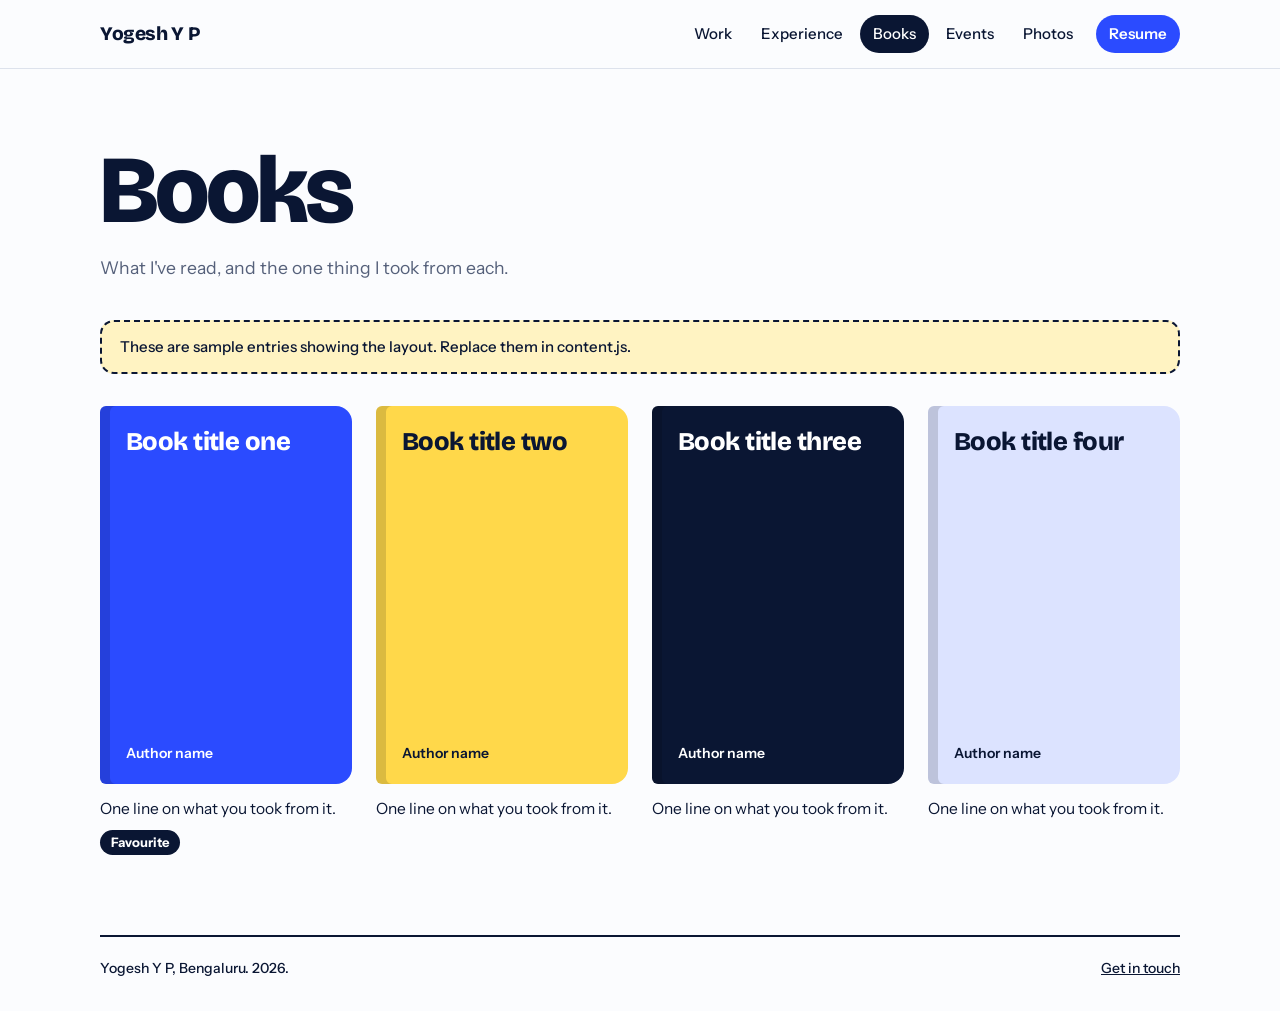
==== books.html @ 04145f01 "Redesign portfolio and add Books, Events and Photos pages New bright look for the home page, a live " ====
<!DOCTYPE html>
<html lang="en">
<head>
  <meta charset="UTF-8" />
  <meta name="viewport" content="width=device-width, initial-scale=1.0" />
  <title>Books, Yogesh Y P</title>
  <meta name="description" content="Books Yogesh Y P has read, with a line on each." />
  <meta property="og:type" content="website" />
  <meta property="og:title" content="Books, Yogesh Y P" />
  <meta property="og:description" content="Books Yogesh Y P has read, with a line on each." />
  <meta property="og:image" content="https://yogesh-yp.vercel.app/profile.jpg" />
  <meta name="theme-color" content="#FBFCFE" />
  <link rel="preconnect" href="https://fonts.googleapis.com" />
  <link rel="preconnect" href="https://fonts.gstatic.com" crossorigin />
  <link href="https://fonts.googleapis.com/css2?family=Bricolage+Grotesque:opsz,wght@12..96,600;12..96,700;12..96,800&family=Instrument+Sans:wght@400;500;600;700&display=swap" rel="stylesheet" />
  <link rel="stylesheet" href="styles.css" />
</head>
<body>
<header class="top">
  <div class="wrap">
    <a class="brand" href="index.html">Yogesh Y P</a>
    <ul class="nav">
      <li><a href="index.html#work">Work</a></li>
      <li><a href="index.html#experience">Experience</a></li>
      <li><a href="books.html" aria-current="page">Books</a></li>
      <li><a href="events.html">Events</a></li>
      <li><a href="photos.html">Photos</a></li>
      <li><a class="cta" href="Yogesh_Y_P_Resume.pdf" download>Resume</a></li>
    </ul>
  </div>
</header>
<main class="wrap">
  <div class="page-head">
    <h1>Books</h1>
    <p class="lede">What I've read, and the one thing I took from each.</p>
  </div>
  <p class="sample" id="sample" hidden>These are sample entries showing the layout. Replace them in content.js.</p>
  <ul class="books" id="books"></ul>
  <footer class="plain-foot"><span>Yogesh Y P, Bengaluru. 2026.</span><a href="index.html#contact">Get in touch</a></footer>
</main>
<script src="content.js"></script>
<script src="site.js"></script>
</body>
</html>
---- styles.css ----
*,*::before,*::after{box-sizing:border-box;margin:0;padding:0}
:root{
  --bg:#FBFCFE; --ink:#0A1633; --soft:#55607A; --line:#DDE2EC; --panel:#EEF1F7;
  --blue:#2B4BFF; --blue-ink:#1B33C9; --sun:#FFD84A; --wrap:1160px;
  --display:'Bricolage Grotesque','Helvetica Neue',Arial,sans-serif;
  --body:'Instrument Sans','Helvetica Neue',Arial,sans-serif;
}
html{scroll-behavior:smooth}
body{background:var(--bg);color:var(--ink);font-family:var(--body);font-size:17px;line-height:1.6;-webkit-font-smoothing:antialiased}
a{color:inherit}
img{max-width:100%;display:block}
:focus-visible{outline:3px solid var(--blue);outline-offset:3px;border-radius:4px}
.wrap{max-width:var(--wrap);margin:0 auto;padding:0 clamp(1.25rem,4vw,2.5rem)}
h1,h2,h3{font-family:var(--display);letter-spacing:-0.03em;line-height:1.05}

/* header */
.top{position:sticky;top:0;z-index:20;background:rgba(251,252,254,.9);backdrop-filter:blur(10px);border-bottom:1px solid var(--line)}
.top .wrap{display:flex;align-items:center;justify-content:space-between;gap:1rem;height:68px}
.brand{font-family:var(--display);font-weight:800;font-size:1.2rem;text-decoration:none;letter-spacing:-0.02em;white-space:nowrap}
.nav{display:flex;align-items:center;gap:.25rem;list-style:none;font-size:15px;font-weight:500;overflow-x:auto;scrollbar-width:none}
.nav::-webkit-scrollbar{display:none}
.nav a{display:block;text-decoration:none;padding:.45rem .8rem;border-radius:999px;white-space:nowrap}
.nav a:hover{background:var(--panel)}
.nav a[aria-current=page]{background:var(--ink);color:#fff}
.nav .cta{background:var(--blue);color:#fff;font-weight:600;margin-left:.4rem}
.nav .cta:hover{background:var(--blue-ink)}

.btn{display:inline-flex;align-items:center;font:inherit;font-weight:600;font-size:16px;line-height:1;padding:1rem 1.5rem;border-radius:999px;text-decoration:none;cursor:pointer;border:2px solid var(--ink)}
.btn-fill{background:var(--ink);color:#fff}
.btn-fill:hover{background:var(--blue);border-color:var(--blue)}
.btn-line{background:transparent;color:var(--ink)}
.btn-line:hover{background:var(--panel)}

/* hero */
.hero{display:grid;grid-template-columns:minmax(0,1.5fr) minmax(0,1fr);gap:clamp(2rem,5vw,4.5rem);align-items:center;padding-top:clamp(2.5rem,6vw,5rem);padding-bottom:clamp(2.5rem,6vw,5rem)}
.hero .who{font-weight:600;color:var(--soft);margin-bottom:1.25rem}
.hero .who b{color:var(--ink)}
.hero h1{font-size:clamp(2.6rem,6.2vw,5.2rem);font-weight:800;text-wrap:balance}
.hero .sub{margin-top:1.5rem;font-size:clamp(1.05rem,1.5vw,1.2rem);color:var(--soft);max-width:54ch}
.hero .acts{margin-top:2rem;display:flex;flex-wrap:wrap;gap:.75rem}
.hero .open{margin-top:1.5rem;display:inline-flex;align-items:center;gap:.6rem;font-weight:600;font-size:15px;background:#E4F7EC;color:#0B6B3A;padding:.5rem 1rem;border-radius:999px}
.hero .open::before{content:'';width:9px;height:9px;border-radius:50%;background:#12A150}
.portrait{position:relative}
.portrait img{width:100%;aspect-ratio:4/5;object-fit:cover;object-position:center 15%;border-radius:28px}
.portrait::before{content:'';position:absolute;inset:0;border-radius:28px;background:var(--sun);transform:rotate(-5deg);z-index:-1}
.portrait p{position:absolute;left:-1rem;bottom:1.5rem;background:#fff;border:2px solid var(--ink);border-radius:14px;padding:.6rem .9rem;font-size:14px;font-weight:600;line-height:1.3;box-shadow:5px 5px 0 var(--ink)}

/* counter */
.count{background:var(--ink);color:#fff;border-radius:28px;padding:clamp(1.75rem,4vw,3rem);display:grid;grid-template-columns:minmax(0,1fr) auto;gap:1rem 3rem;align-items:end}
.count p{color:#B9C3DD;max-width:44ch}
.count .num{font-family:var(--display);font-weight:800;font-size:clamp(2.6rem,8vw,6rem);line-height:1;letter-spacing:-0.03em;font-variant-numeric:tabular-nums;color:var(--sun)}
.count .lead{font-family:var(--display);font-weight:700;font-size:clamp(1.3rem,2.4vw,1.8rem);color:#fff;line-height:1.15;margin-bottom:.5rem}

/* sections */
.sec{padding-top:clamp(4rem,9vw,7rem)}
.sec>h2,.sec-head h2{font-size:clamp(2rem,4.4vw,3.4rem);font-weight:800}
.sec>h2{margin-bottom:clamp(1.5rem,3vw,2.5rem)}
.lede{color:var(--soft);font-size:1.1rem;max-width:58ch;margin-top:.75rem}

/* work */
.feature{background:var(--blue);color:#fff;border-radius:28px;padding:clamp(1.75rem,4vw,3rem)}
.feature h3{font-size:clamp(1.7rem,3.4vw,2.6rem);font-weight:800}
.feature>p{margin-top:.9rem;max-width:62ch;color:#E3E8FF;font-size:1.1rem}
.steps{list-style:none;display:grid;grid-template-columns:repeat(6,minmax(0,1fr));gap:.6rem;margin-top:2rem;counter-reset:s}
.steps li{background:rgba(255,255,255,.13);border-radius:16px;padding:1rem;counter-increment:s;font-size:14px;line-height:1.4;color:#E3E8FF}
.steps li::before{content:counter(s);display:block;font-family:var(--display);font-weight:800;font-size:1.1rem;color:var(--sun)}
.steps b{display:block;color:#fff;font-size:16px;font-family:var(--display);font-weight:700}
.tags{display:flex;flex-wrap:wrap;gap:.4rem;margin-top:1.5rem;list-style:none}
.tags li{font-size:14px;font-weight:500;padding:.3rem .8rem;border-radius:999px;border:1.5px solid currentColor}
.feature .tags li{border-color:rgba(255,255,255,.5)}
.duo{display:grid;grid-template-columns:repeat(2,minmax(0,1fr));gap:1.25rem;margin-top:1.25rem}
.duo article{background:var(--panel);border-radius:28px;padding:clamp(1.5rem,3vw,2.25rem)}
.duo article:last-child{background:#FFF3C2}
.duo h3{font-size:1.6rem;font-weight:800}
.duo .for{font-size:15px;font-weight:600;color:var(--soft);margin:.3rem 0 .8rem}
.duo .tags li{border-color:var(--ink)}

/* experience */
.job{display:grid;grid-template-columns:minmax(0,1fr) minmax(0,2fr);gap:1rem 3rem;padding:2rem 0;border-top:2px solid var(--ink)}
.job h3{font-size:1.7rem;font-weight:800}
.job .role{font-weight:600;margin-top:.3rem}
.job .when{color:var(--soft);font-size:15px}
.job ul{list-style:none}
.job li{padding:.55rem 0;border-bottom:1px solid var(--line)}
.job li:first-child{padding-top:0}
.job li:last-child{border:0}

/* skills */
.skills{display:grid;grid-template-columns:repeat(3,minmax(0,1fr));gap:1.25rem}
.skills div{background:var(--panel);border-radius:20px;padding:1.4rem}
.skills dt{font-family:var(--display);font-weight:700;font-size:1.15rem;margin-bottom:.4rem}
.skills dd{color:var(--soft)}
.skills dd b{color:var(--ink);font-weight:600}

/* beyond */
.beyond{display:grid;grid-template-columns:repeat(3,minmax(0,1fr));gap:1.25rem}
.beyond a{display:flex;flex-direction:column;justify-content:space-between;min-height:15rem;border-radius:28px;padding:1.75rem;text-decoration:none;border:2px solid var(--ink);transition:transform .15s,box-shadow .15s}
.beyond a:hover{transform:translate(-3px,-3px);box-shadow:6px 6px 0 var(--ink)}
.beyond a:nth-child(1){background:var(--sun)}
.beyond a:nth-child(2){background:#fff}
.beyond a:nth-child(3){background:#DCE3FF}
.beyond h3{font-size:2rem;font-weight:800}
.beyond p{font-weight:500;max-width:24ch}
.beyond span{font-weight:700;text-decoration:underline;text-underline-offset:4px}

/* creds */
.creds{list-style:none;border-top:2px solid var(--ink)}
.creds li{display:grid;grid-template-columns:4.5rem minmax(0,1fr) auto;gap:.2rem 1.5rem;padding:1rem 0;border-bottom:1px solid var(--line);align-items:baseline}
.creds .yr{font-family:var(--display);font-weight:700}
.creds strong{display:block;font-weight:600}
.creds .by,.creds .id{font-size:15px;color:var(--soft)}

/* contact */
.contact{margin-top:clamp(4rem,9vw,7rem);background:var(--sun)}
.contact .wrap{padding-top:clamp(3rem,7vw,5.5rem);padding-bottom:1.75rem}
.contact h2{font-size:clamp(2.2rem,5.6vw,4.4rem);font-weight:800;max-width:16ch}
.contact .lede{color:var(--ink)}
.mail{display:flex;flex-wrap:wrap;align-items:center;gap:.75rem 1.25rem;margin-top:2rem}
.mail a{font-family:var(--display);font-size:clamp(1.3rem,4vw,2.4rem);font-weight:700;letter-spacing:-0.02em;text-underline-offset:8px;text-decoration-thickness:3px;overflow-wrap:anywhere}
.links{list-style:none;display:flex;flex-wrap:wrap;gap:.6rem 2rem;margin-top:2rem;font-weight:600}
.foot{margin-top:3rem;padding-top:1.1rem;border-top:2px solid var(--ink);font-size:14px;font-weight:500}

/* sub pages */
.page-head{padding-top:clamp(2.5rem,6vw,4.5rem);padding-bottom:clamp(1.5rem,3vw,2.5rem)}
.page-head h1{font-size:clamp(2.8rem,8vw,6rem);font-weight:800}
.sample{background:#FFF3C2;border:2px dashed var(--ink);border-radius:14px;padding:.8rem 1.1rem;font-size:15px;font-weight:500;margin-bottom:2rem}
.books{display:grid;grid-template-columns:repeat(auto-fill,minmax(230px,1fr));gap:2rem 1.5rem;list-style:none}
.cover{aspect-ratio:2/3;border-radius:6px 16px 16px 6px;padding:1.4rem 1.2rem 1.2rem 1.6rem;display:flex;flex-direction:column;justify-content:space-between;box-shadow:inset 10px 0 0 rgba(0,0,0,.14)}
.cover b{font-family:var(--display);font-weight:800;font-size:1.6rem;line-height:1.08;letter-spacing:-0.02em}
.cover span{font-size:14px;font-weight:600}
.books p{margin-top:.8rem;font-size:15.5px}
.books .fav{display:inline-block;margin-top:.5rem;font-size:13px;font-weight:700;background:var(--ink);color:#fff;border-radius:999px;padding:.15rem .7rem}
.c0{background:var(--blue);color:#fff}.c1{background:var(--sun)}.c2{background:var(--ink);color:#fff}.c3{background:#DCE3FF}.c4{background:#FF7A59}.c5{background:#CFEFDD}
.event{display:grid;grid-template-columns:minmax(0,1fr) minmax(0,2fr);gap:1rem 3rem;padding:2rem 0;border-top:2px solid var(--ink)}
.event h2{font-size:1.8rem;font-weight:800}
.event .meta{color:var(--soft);font-weight:500;margin-top:.3rem}
.event .post{display:inline-block;margin-top:.6rem;font-weight:600;text-underline-offset:4px}
.strip{display:grid;grid-template-columns:repeat(3,minmax(0,1fr));gap:.6rem;margin-top:1rem}
.shot{aspect-ratio:4/3;border-radius:14px;overflow:hidden;background:var(--panel);border:0;padding:0;cursor:zoom-in;width:100%;font:inherit}
.shot img{width:100%;height:100%;object-fit:cover}
.shot.empty{cursor:default;display:grid;place-items:center;color:var(--soft);font-size:14px;font-weight:500;border:2px dashed var(--line)}
.gallery{columns:3 260px;column-gap:1rem}
.gallery figure{break-inside:avoid;margin-bottom:1rem}
.gallery .shot{aspect-ratio:auto}
.gallery .shot.empty{aspect-ratio:var(--r,4/3)}
.gallery figcaption{font-size:14px;font-weight:500;color:var(--soft);margin-top:.35rem}
.filters{display:flex;flex-wrap:wrap;gap:.4rem;margin-bottom:1.5rem}
.filters button{font:inherit;font-size:15px;font-weight:600;padding:.45rem 1rem;border-radius:999px;border:2px solid var(--ink);background:transparent;color:var(--ink);cursor:pointer}
.filters button[aria-pressed=true]{background:var(--ink);color:#fff}
dialog.box{border:0;padding:0;background:transparent;max-width:94vw;max-height:94vh;margin:auto}
dialog.box::backdrop{background:rgba(10,22,51,.88)}
dialog.box img{max-width:94vw;max-height:82vh;border-radius:12px;margin:0 auto}
dialog.box .bar{display:flex;justify-content:space-between;align-items:center;gap:1rem;color:#fff;padding-top:.75rem;font-size:15px}
dialog.box button{font:inherit;font-weight:600;color:var(--ink);background:#fff;border:0;border-radius:999px;padding:.5rem 1rem;cursor:pointer}
.plain-foot{margin-top:5rem;border-top:2px solid var(--ink);padding:1.25rem 0 2rem;font-size:14px;font-weight:500;display:flex;justify-content:space-between;flex-wrap:wrap;gap:.5rem 2rem}

@media (max-width:860px){
  .hero{grid-template-columns:1fr}
  .portrait{max-width:300px;order:-1;margin-left:.5rem}
  .count{grid-template-columns:1fr}
  .steps{grid-template-columns:repeat(2,minmax(0,1fr))}
  .duo,.beyond,.job,.event{grid-template-columns:1fr}
  .skills{grid-template-columns:repeat(2,minmax(0,1fr))}
  .beyond a{min-height:11rem}
}
@media (max-width:560px){
  body{font-size:16px}
  .skills{grid-template-columns:1fr}
  .creds li{grid-template-columns:3.5rem minmax(0,1fr)}
  .creds .id{grid-column:2}
  .top .wrap{height:auto;flex-direction:column;align-items:stretch;gap:.4rem;padding-top:.7rem;padding-bottom:.6rem}
  .nav{margin:0 -.6rem}
}
@media (prefers-reduced-motion:reduce){html{scroll-behavior:auto}.beyond a{transition:none}}
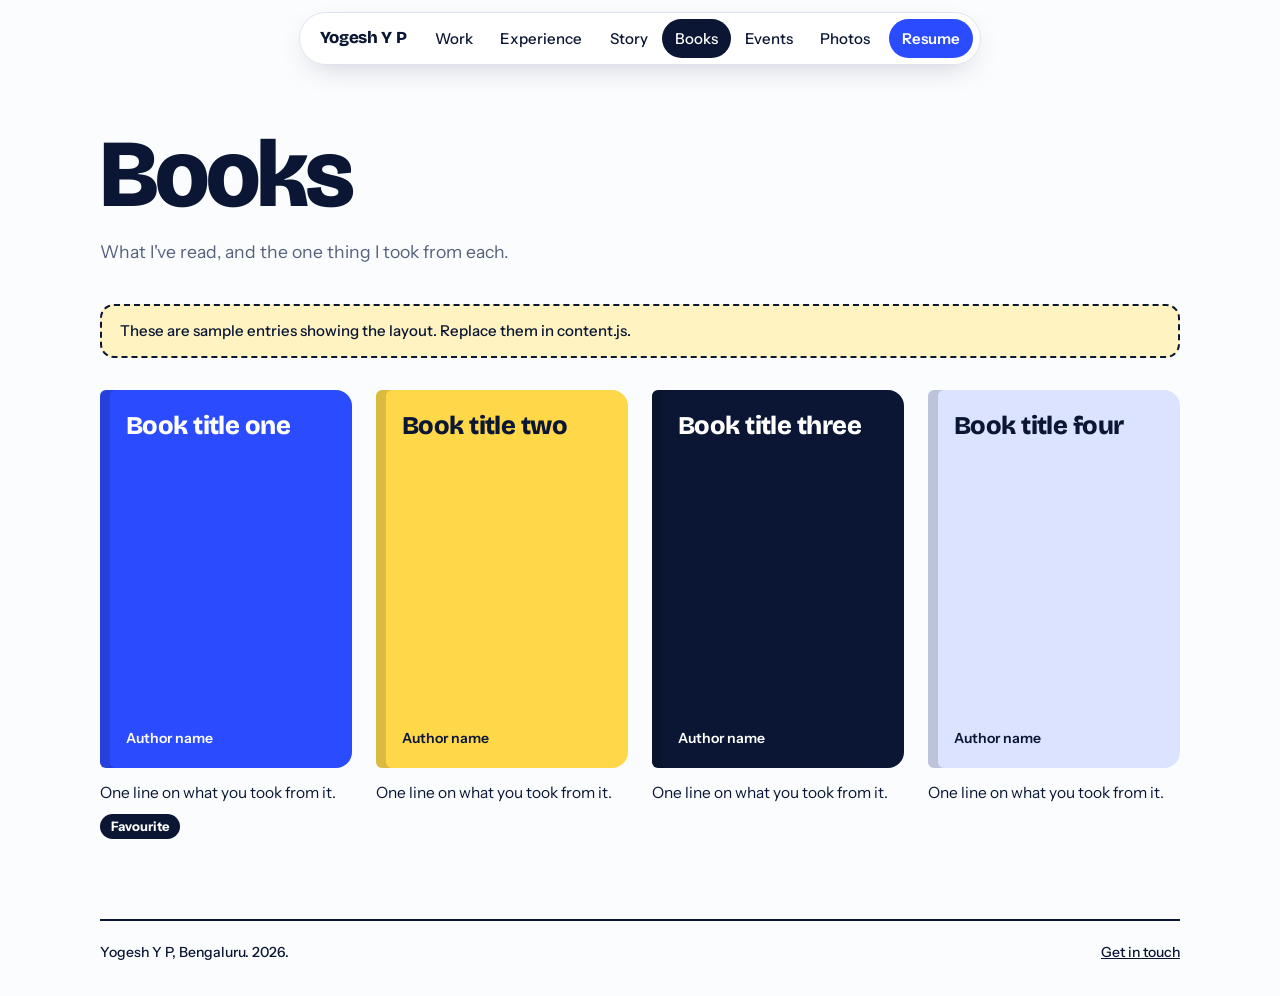
==== commit 316c64bb: "Add story page and three case studies story.html tells the path from the B.Sc. maths lab to VZone. C" ====
--- a/books.html
+++ b/books.html
@@ -22,6 +22,7 @@
     <ul class="nav">
       <li><a href="index.html#work">Work</a></li>
       <li><a href="index.html#experience">Experience</a></li>
+      <li><a href="story.html">Story</a></li>
       <li><a href="books.html" aria-current="page">Books</a></li>
       <li><a href="events.html">Events</a></li>
       <li><a href="photos.html">Photos</a></li>
--- a/styles.css
+++ b/styles.css
@@ -4,25 +4,26 @@
   --blue:#2B4BFF; --blue-ink:#1B33C9; --sun:#FFD84A; --wrap:1160px;
   --display:'Bricolage Grotesque','Helvetica Neue',Arial,sans-serif;
   --body:'Instrument Sans','Helvetica Neue',Arial,sans-serif;
+  --hand:'Caveat',cursive;
 }
 html{scroll-behavior:smooth}
 body{background:var(--bg);color:var(--ink);font-family:var(--body);font-size:17px;line-height:1.6;-webkit-font-smoothing:antialiased}
 a{color:inherit}
-img{max-width:100%;display:block}
+img{max-width:100%;height:auto;display:block}
 :focus-visible{outline:3px solid var(--blue);outline-offset:3px;border-radius:4px}
 .wrap{max-width:var(--wrap);margin:0 auto;padding:0 clamp(1.25rem,4vw,2.5rem)}
 h1,h2,h3{font-family:var(--display);letter-spacing:-0.03em;line-height:1.05}
 
-/* header */
-.top{position:sticky;top:0;z-index:20;background:rgba(251,252,254,.9);backdrop-filter:blur(10px);border-bottom:1px solid var(--line)}
-.top .wrap{display:flex;align-items:center;justify-content:space-between;gap:1rem;height:68px}
-.brand{font-family:var(--display);font-weight:800;font-size:1.2rem;text-decoration:none;letter-spacing:-0.02em;white-space:nowrap}
-.nav{display:flex;align-items:center;gap:.25rem;list-style:none;font-size:15px;font-weight:500;overflow-x:auto;scrollbar-width:none}
+/* header: floating dock */
+.top{position:sticky;top:12px;z-index:30;pointer-events:none;padding:0 .75rem}
+.top .wrap{pointer-events:auto;display:flex;align-items:center;gap:1rem;width:fit-content;max-width:100%;padding:.4rem .45rem .4rem 1.25rem;background:rgba(255,255,255,.82);backdrop-filter:blur(14px) saturate(1.4);-webkit-backdrop-filter:blur(14px) saturate(1.4);border:1px solid var(--line);border-radius:999px;box-shadow:0 10px 30px -12px rgba(10,22,51,.25)}
+.brand{font-family:var(--display);font-weight:800;font-size:1.05rem;text-decoration:none;letter-spacing:-0.02em;white-space:nowrap}
+.nav{display:flex;align-items:center;gap:.1rem;list-style:none;font-size:15px;font-weight:500;overflow-x:auto;scrollbar-width:none;min-width:0}
 .nav::-webkit-scrollbar{display:none}
-.nav a{display:block;text-decoration:none;padding:.45rem .8rem;border-radius:999px;white-space:nowrap}
+.nav a{display:block;text-decoration:none;padding:.45rem .8rem;border-radius:999px;white-space:nowrap;transition:background .15s}
 .nav a:hover{background:var(--panel)}
 .nav a[aria-current=page]{background:var(--ink);color:#fff}
-.nav .cta{background:var(--blue);color:#fff;font-weight:600;margin-left:.4rem}
+.nav .cta{background:var(--blue);color:#fff;font-weight:600;margin-left:.3rem}
 .nav .cta:hover{background:var(--blue-ink)}
 
 .btn{display:inline-flex;align-items:center;font:inherit;font-weight:600;font-size:16px;line-height:1;padding:1rem 1.5rem;border-radius:999px;text-decoration:none;cursor:pointer;border:2px solid var(--ink)}
@@ -31,94 +32,8 @@
 .btn-line{background:transparent;color:var(--ink)}
 .btn-line:hover{background:var(--panel)}
 
-/* hero */
-.hero{display:grid;grid-template-columns:minmax(0,1.5fr) minmax(0,1fr);gap:clamp(2rem,5vw,4.5rem);align-items:center;padding-top:clamp(2.5rem,6vw,5rem);padding-bottom:clamp(2.5rem,6vw,5rem)}
-.hero .who{font-weight:600;color:var(--soft);margin-bottom:1.25rem}
-.hero .who b{color:var(--ink)}
-.hero h1{font-size:clamp(2.6rem,6.2vw,5.2rem);font-weight:800;text-wrap:balance}
-.hero .sub{margin-top:1.5rem;font-size:clamp(1.05rem,1.5vw,1.2rem);color:var(--soft);max-width:54ch}
-.hero .acts{margin-top:2rem;display:flex;flex-wrap:wrap;gap:.75rem}
-.hero .open{margin-top:1.5rem;display:inline-flex;align-items:center;gap:.6rem;font-weight:600;font-size:15px;background:#E4F7EC;color:#0B6B3A;padding:.5rem 1rem;border-radius:999px}
-.hero .open::before{content:'';width:9px;height:9px;border-radius:50%;background:#12A150}
-.portrait{position:relative}
-.portrait img{width:100%;aspect-ratio:4/5;object-fit:cover;object-position:center 15%;border-radius:28px}
-.portrait::before{content:'';position:absolute;inset:0;border-radius:28px;background:var(--sun);transform:rotate(-5deg);z-index:-1}
-.portrait p{position:absolute;left:-1rem;bottom:1.5rem;background:#fff;border:2px solid var(--ink);border-radius:14px;padding:.6rem .9rem;font-size:14px;font-weight:600;line-height:1.3;box-shadow:5px 5px 0 var(--ink)}
-
-/* counter */
-.count{background:var(--ink);color:#fff;border-radius:28px;padding:clamp(1.75rem,4vw,3rem);display:grid;grid-template-columns:minmax(0,1fr) auto;gap:1rem 3rem;align-items:end}
-.count p{color:#B9C3DD;max-width:44ch}
-.count .num{font-family:var(--display);font-weight:800;font-size:clamp(2.6rem,8vw,6rem);line-height:1;letter-spacing:-0.03em;font-variant-numeric:tabular-nums;color:var(--sun)}
-.count .lead{font-family:var(--display);font-weight:700;font-size:clamp(1.3rem,2.4vw,1.8rem);color:#fff;line-height:1.15;margin-bottom:.5rem}
-
-/* sections */
 .sec{padding-top:clamp(4rem,9vw,7rem)}
-.sec>h2,.sec-head h2{font-size:clamp(2rem,4.4vw,3.4rem);font-weight:800}
-.sec>h2{margin-bottom:clamp(1.5rem,3vw,2.5rem)}
 .lede{color:var(--soft);font-size:1.1rem;max-width:58ch;margin-top:.75rem}
-
-/* work */
-.feature{background:var(--blue);color:#fff;border-radius:28px;padding:clamp(1.75rem,4vw,3rem)}
-.feature h3{font-size:clamp(1.7rem,3.4vw,2.6rem);font-weight:800}
-.feature>p{margin-top:.9rem;max-width:62ch;color:#E3E8FF;font-size:1.1rem}
-.steps{list-style:none;display:grid;grid-template-columns:repeat(6,minmax(0,1fr));gap:.6rem;margin-top:2rem;counter-reset:s}
-.steps li{background:rgba(255,255,255,.13);border-radius:16px;padding:1rem;counter-increment:s;font-size:14px;line-height:1.4;color:#E3E8FF}
-.steps li::before{content:counter(s);display:block;font-family:var(--display);font-weight:800;font-size:1.1rem;color:var(--sun)}
-.steps b{display:block;color:#fff;font-size:16px;font-family:var(--display);font-weight:700}
-.tags{display:flex;flex-wrap:wrap;gap:.4rem;margin-top:1.5rem;list-style:none}
-.tags li{font-size:14px;font-weight:500;padding:.3rem .8rem;border-radius:999px;border:1.5px solid currentColor}
-.feature .tags li{border-color:rgba(255,255,255,.5)}
-.duo{display:grid;grid-template-columns:repeat(2,minmax(0,1fr));gap:1.25rem;margin-top:1.25rem}
-.duo article{background:var(--panel);border-radius:28px;padding:clamp(1.5rem,3vw,2.25rem)}
-.duo article:last-child{background:#FFF3C2}
-.duo h3{font-size:1.6rem;font-weight:800}
-.duo .for{font-size:15px;font-weight:600;color:var(--soft);margin:.3rem 0 .8rem}
-.duo .tags li{border-color:var(--ink)}
-
-/* experience */
-.job{display:grid;grid-template-columns:minmax(0,1fr) minmax(0,2fr);gap:1rem 3rem;padding:2rem 0;border-top:2px solid var(--ink)}
-.job h3{font-size:1.7rem;font-weight:800}
-.job .role{font-weight:600;margin-top:.3rem}
-.job .when{color:var(--soft);font-size:15px}
-.job ul{list-style:none}
-.job li{padding:.55rem 0;border-bottom:1px solid var(--line)}
-.job li:first-child{padding-top:0}
-.job li:last-child{border:0}
-
-/* skills */
-.skills{display:grid;grid-template-columns:repeat(3,minmax(0,1fr));gap:1.25rem}
-.skills div{background:var(--panel);border-radius:20px;padding:1.4rem}
-.skills dt{font-family:var(--display);font-weight:700;font-size:1.15rem;margin-bottom:.4rem}
-.skills dd{color:var(--soft)}
-.skills dd b{color:var(--ink);font-weight:600}
-
-/* beyond */
-.beyond{display:grid;grid-template-columns:repeat(3,minmax(0,1fr));gap:1.25rem}
-.beyond a{display:flex;flex-direction:column;justify-content:space-between;min-height:15rem;border-radius:28px;padding:1.75rem;text-decoration:none;border:2px solid var(--ink);transition:transform .15s,box-shadow .15s}
-.beyond a:hover{transform:translate(-3px,-3px);box-shadow:6px 6px 0 var(--ink)}
-.beyond a:nth-child(1){background:var(--sun)}
-.beyond a:nth-child(2){background:#fff}
-.beyond a:nth-child(3){background:#DCE3FF}
-.beyond h3{font-size:2rem;font-weight:800}
-.beyond p{font-weight:500;max-width:24ch}
-.beyond span{font-weight:700;text-decoration:underline;text-underline-offset:4px}
-
-/* creds */
-.creds{list-style:none;border-top:2px solid var(--ink)}
-.creds li{display:grid;grid-template-columns:4.5rem minmax(0,1fr) auto;gap:.2rem 1.5rem;padding:1rem 0;border-bottom:1px solid var(--line);align-items:baseline}
-.creds .yr{font-family:var(--display);font-weight:700}
-.creds strong{display:block;font-weight:600}
-.creds .by,.creds .id{font-size:15px;color:var(--soft)}
-
-/* contact */
-.contact{margin-top:clamp(4rem,9vw,7rem);background:var(--sun)}
-.contact .wrap{padding-top:clamp(3rem,7vw,5.5rem);padding-bottom:1.75rem}
-.contact h2{font-size:clamp(2.2rem,5.6vw,4.4rem);font-weight:800;max-width:16ch}
-.contact .lede{color:var(--ink)}
-.mail{display:flex;flex-wrap:wrap;align-items:center;gap:.75rem 1.25rem;margin-top:2rem}
-.mail a{font-family:var(--display);font-size:clamp(1.3rem,4vw,2.4rem);font-weight:700;letter-spacing:-0.02em;text-underline-offset:8px;text-decoration-thickness:3px;overflow-wrap:anywhere}
-.links{list-style:none;display:flex;flex-wrap:wrap;gap:.6rem 2rem;margin-top:2rem;font-weight:600}
-.foot{margin-top:3rem;padding-top:1.1rem;border-top:2px solid var(--ink);font-size:14px;font-weight:500}
 
 /* sub pages */
 .page-head{padding-top:clamp(2.5rem,6vw,4.5rem);padding-bottom:clamp(1.5rem,3vw,2.5rem)}
@@ -154,21 +69,6 @@
 dialog.box button{font:inherit;font-weight:600;color:var(--ink);background:#fff;border:0;border-radius:999px;padding:.5rem 1rem;cursor:pointer}
 .plain-foot{margin-top:5rem;border-top:2px solid var(--ink);padding:1.25rem 0 2rem;font-size:14px;font-weight:500;display:flex;justify-content:space-between;flex-wrap:wrap;gap:.5rem 2rem}
 
-@media (max-width:860px){
-  .hero{grid-template-columns:1fr}
-  .portrait{max-width:300px;order:-1;margin-left:.5rem}
-  .count{grid-template-columns:1fr}
-  .steps{grid-template-columns:repeat(2,minmax(0,1fr))}
-  .duo,.beyond,.job,.event{grid-template-columns:1fr}
-  .skills{grid-template-columns:repeat(2,minmax(0,1fr))}
-  .beyond a{min-height:11rem}
-}
-@media (max-width:560px){
-  body{font-size:16px}
-  .skills{grid-template-columns:1fr}
-  .creds li{grid-template-columns:3.5rem minmax(0,1fr)}
-  .creds .id{grid-column:2}
-  .top .wrap{height:auto;flex-direction:column;align-items:stretch;gap:.4rem;padding-top:.7rem;padding-bottom:.6rem}
-  .nav{margin:0 -.6rem}
-}
-@media (prefers-reduced-motion:reduce){html{scroll-behavior:auto}.beyond a{transition:none}}
+@media (max-width:860px){.event{grid-template-columns:1fr}}
+@media (max-width:560px){body{font-size:16px}.top .wrap{padding-left:1rem;gap:.5rem}}
+@media (prefers-reduced-motion:reduce){html{scroll-behavior:auto}}
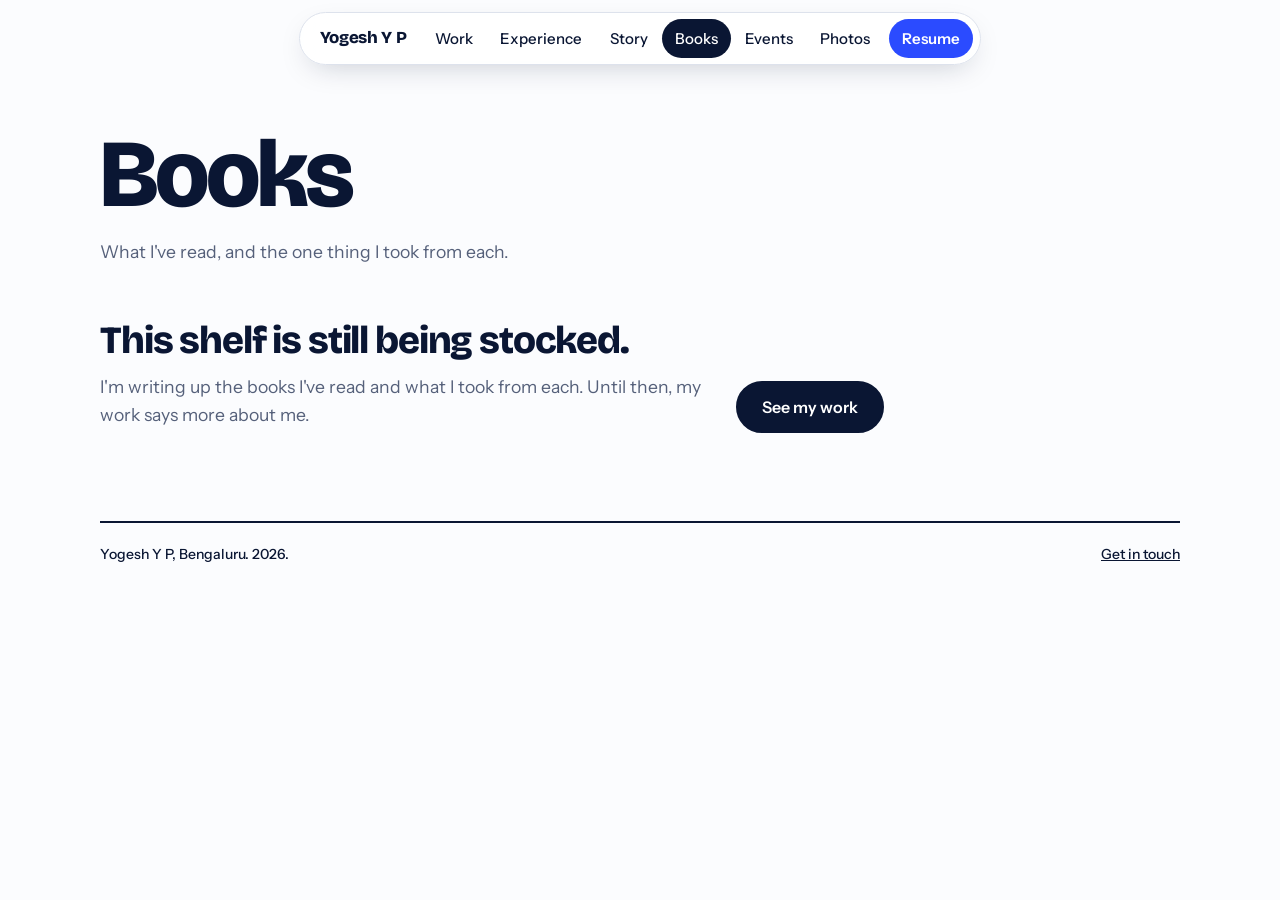
==== commit 02ed5dbc: "Site review: new story headline, mobile menu, accessibility and cleanup Story: new headline. Navigat" ====
--- a/books.html
+++ b/books.html
@@ -10,16 +10,22 @@
   <meta property="og:description" content="Books Yogesh Y P has read, with a line on each." />
   <meta property="og:image" content="https://yogesh-yp.vercel.app/profile.jpg" />
   <meta name="theme-color" content="#FBFCFE" />
+  <link rel="canonical" href="https://yogesh-yp.vercel.app/books.html" />
+  <meta property="og:url" content="https://yogesh-yp.vercel.app/books.html" />
+  <meta name="twitter:card" content="summary" />
+  <link rel="icon" href="favicon.svg" type="image/svg+xml" />
   <link rel="preconnect" href="https://fonts.googleapis.com" />
   <link rel="preconnect" href="https://fonts.gstatic.com" crossorigin />
   <link href="https://fonts.googleapis.com/css2?family=Bricolage+Grotesque:opsz,wght@12..96,600;12..96,700;12..96,800&family=Instrument+Sans:wght@400;500;600;700&display=swap" rel="stylesheet" />
   <link rel="stylesheet" href="styles.css" />
 </head>
 <body>
+<a class="skip" href="#main">Skip to content</a>
 <header class="top">
   <div class="wrap">
     <a class="brand" href="index.html">Yogesh Y P</a>
-    <ul class="nav">
+    <button type="button" class="menu-btn" id="menuBtn" aria-expanded="false" aria-controls="nav" hidden>Menu</button>
+    <ul class="nav" id="nav">
       <li><a href="index.html#work">Work</a></li>
       <li><a href="index.html#experience">Experience</a></li>
       <li><a href="story.html">Story</a></li>
@@ -30,16 +36,22 @@
     </ul>
   </div>
 </header>
-<main class="wrap">
+<main class="wrap" id="main">
   <div class="page-head">
     <h1>Books</h1>
     <p class="lede">What I've read, and the one thing I took from each.</p>
   </div>
-  <p class="sample" id="sample" hidden>These are sample entries showing the layout. Replace them in content.js.</p>
+  <p class="sample" id="sample" hidden>Preview of the layout with sample entries. Replace them in content.js and remove <code>sample: true</code> to publish.</p>
+  <div class="soon" id="soon" hidden>
+    <h2>This shelf is still being stocked.</h2>
+    <p>I'm writing up the books I've read and what I took from each. Until then, my work says more about me.</p>
+    <a class="btn btn-fill" href="index.html#work">See my work</a>
+  </div>
   <ul class="books" id="books"></ul>
   <footer class="plain-foot"><span>Yogesh Y P, Bengaluru. 2026.</span><a href="index.html#contact">Get in touch</a></footer>
 </main>
 <script src="content.js"></script>
 <script src="site.js"></script>
+<script src="nav.js"></script>
 </body>
 </html>
--- a/styles.css
+++ b/styles.css
@@ -7,16 +7,22 @@
   --hand:'Caveat',cursive;
 }
 html{scroll-behavior:smooth}
-body{background:var(--bg);color:var(--ink);font-family:var(--body);font-size:17px;line-height:1.6;-webkit-font-smoothing:antialiased}
+body{background:var(--bg);color:var(--ink);font-family:var(--body);font-size:1.0625rem;line-height:1.6;-webkit-font-smoothing:antialiased}
 a{color:inherit}
 img{max-width:100%;height:auto;display:block}
 :focus-visible{outline:3px solid var(--blue);outline-offset:3px;border-radius:4px}
+/* on blue and navy surfaces a blue ring disappears, so use yellow there */
+.card:not(.sun) :focus-visible,.contact :focus-visible,.dark :focus-visible,.demo:not(.light) :focus-visible,.story-end :focus-visible,.ticker :focus-visible{outline-color:var(--sun)}
+.card .win :focus-visible{outline-color:var(--blue)}
+.sr{position:absolute;width:1px;height:1px;overflow:hidden;clip-path:inset(50%);white-space:nowrap}
+.skip{position:absolute;left:-9999px;top:0}
+.skip:focus{left:1rem;top:1rem;z-index:50;background:var(--ink);color:#fff;padding:.7rem 1rem;border-radius:10px;font-weight:600}
 .wrap{max-width:var(--wrap);margin:0 auto;padding:0 clamp(1.25rem,4vw,2.5rem)}
 h1,h2,h3{font-family:var(--display);letter-spacing:-0.03em;line-height:1.05}
 
 /* header: floating dock */
 .top{position:sticky;top:12px;z-index:30;pointer-events:none;padding:0 .75rem}
-.top .wrap{pointer-events:auto;display:flex;align-items:center;gap:1rem;width:fit-content;max-width:100%;padding:.4rem .45rem .4rem 1.25rem;background:rgba(255,255,255,.82);backdrop-filter:blur(14px) saturate(1.4);-webkit-backdrop-filter:blur(14px) saturate(1.4);border:1px solid var(--line);border-radius:999px;box-shadow:0 10px 30px -12px rgba(10,22,51,.25)}
+.top .wrap{position:relative;pointer-events:auto;display:flex;align-items:center;gap:1rem;width:fit-content;max-width:100%;padding:.4rem .45rem .4rem 1.25rem;background:rgba(255,255,255,.82);backdrop-filter:blur(14px) saturate(1.4);-webkit-backdrop-filter:blur(14px) saturate(1.4);border:1px solid var(--line);border-radius:999px;box-shadow:0 10px 30px -12px rgba(10,22,51,.25)}
 .brand{font-family:var(--display);font-weight:800;font-size:1.05rem;text-decoration:none;letter-spacing:-0.02em;white-space:nowrap}
 .nav{display:flex;align-items:center;gap:.1rem;list-style:none;font-size:15px;font-weight:500;overflow-x:auto;scrollbar-width:none;min-width:0}
 .nav::-webkit-scrollbar{display:none}
@@ -25,6 +31,7 @@
 .nav a[aria-current=page]{background:var(--ink);color:#fff}
 .nav .cta{background:var(--blue);color:#fff;font-weight:600;margin-left:.3rem}
 .nav .cta:hover{background:var(--blue-ink)}
+.menu-btn{display:none;font:inherit;font-weight:600;font-size:15px;line-height:1;color:#fff;background:var(--ink);border:0;border-radius:999px;padding:.7rem 1.1rem;cursor:pointer}
 
 .btn{display:inline-flex;align-items:center;font:inherit;font-weight:600;font-size:16px;line-height:1;padding:1rem 1.5rem;border-radius:999px;text-decoration:none;cursor:pointer;border:2px solid var(--ink)}
 .btn-fill{background:var(--ink);color:#fff}
@@ -38,10 +45,15 @@
 /* sub pages */
 .page-head{padding-top:clamp(2.5rem,6vw,4.5rem);padding-bottom:clamp(1.5rem,3vw,2.5rem)}
 .page-head h1{font-size:clamp(2.8rem,8vw,6rem);font-weight:800}
+.soon{margin:1rem 0 0;display:flex;flex-wrap:wrap;gap:.75rem;align-items:center}
+.soon h2{flex-basis:100%;font-size:clamp(1.6rem,3.4vw,2.4rem);font-weight:800}
+.soon p{flex-basis:100%;color:var(--soft);font-size:1.1rem;max-width:52ch;margin-bottom:.75rem}
+.soon[hidden]{display:none}
+.sample code{font-weight:700}
 .sample{background:#FFF3C2;border:2px dashed var(--ink);border-radius:14px;padding:.8rem 1.1rem;font-size:15px;font-weight:500;margin-bottom:2rem}
-.books{display:grid;grid-template-columns:repeat(auto-fill,minmax(230px,1fr));gap:2rem 1.5rem;list-style:none}
+.books{display:grid;grid-template-columns:repeat(auto-fill,minmax(min(230px,calc(50% - .75rem)),1fr));gap:2rem 1.5rem;list-style:none}
 .cover{aspect-ratio:2/3;border-radius:6px 16px 16px 6px;padding:1.4rem 1.2rem 1.2rem 1.6rem;display:flex;flex-direction:column;justify-content:space-between;box-shadow:inset 10px 0 0 rgba(0,0,0,.14)}
-.cover b{font-family:var(--display);font-weight:800;font-size:1.6rem;line-height:1.08;letter-spacing:-0.02em}
+.cover b{font-family:var(--display);font-weight:800;font-size:clamp(1.1rem,4.5vw,1.6rem);line-height:1.08;letter-spacing:-0.02em}
 .cover span{font-size:14px;font-weight:600}
 .books p{margin-top:.8rem;font-size:15.5px}
 .books .fav{display:inline-block;margin-top:.5rem;font-size:13px;font-weight:700;background:var(--ink);color:#fff;border-radius:999px;padding:.15rem .7rem}
@@ -54,7 +66,7 @@
 .shot{aspect-ratio:4/3;border-radius:14px;overflow:hidden;background:var(--panel);border:0;padding:0;cursor:zoom-in;width:100%;font:inherit}
 .shot img{width:100%;height:100%;object-fit:cover}
 .shot.empty{cursor:default;display:grid;place-items:center;color:var(--soft);font-size:14px;font-weight:500;border:2px dashed var(--line)}
-.gallery{columns:3 260px;column-gap:1rem}
+.gallery{columns:3 150px;column-gap:1rem}
 .gallery figure{break-inside:avoid;margin-bottom:1rem}
 .gallery .shot{aspect-ratio:auto}
 .gallery .shot.empty{aspect-ratio:var(--r,4/3)}
@@ -70,5 +82,13 @@
 .plain-foot{margin-top:5rem;border-top:2px solid var(--ink);padding:1.25rem 0 2rem;font-size:14px;font-weight:500;display:flex;justify-content:space-between;flex-wrap:wrap;gap:.5rem 2rem}
 
 @media (max-width:860px){.event{grid-template-columns:1fr}}
-@media (max-width:560px){body{font-size:16px}.top .wrap{padding-left:1rem;gap:.5rem}}
+@media (max-width:720px){
+  .has-menu .wrap{width:100%;justify-content:space-between}
+  .has-menu .menu-btn{display:inline-flex}
+  .has-menu .nav{display:none;position:absolute;top:calc(100% + 8px);left:0;right:0;flex-direction:column;align-items:stretch;gap:.15rem;overflow:visible;font-size:1rem;background:#fff;border:1px solid var(--line);border-radius:22px;padding:.5rem;box-shadow:0 20px 40px -16px rgba(10,22,51,.35)}
+  .has-menu.open .nav{display:flex}
+  .has-menu .nav a{padding:.85rem 1rem;border-radius:14px}
+  .has-menu .nav .cta{margin:.25rem 0 0;text-align:center}
+}
+@media (max-width:560px){body{font-size:1rem}.top .wrap{padding-left:1rem;gap:.5rem}.cover{padding:1rem .8rem .8rem 1.2rem}}
 @media (prefers-reduced-motion:reduce){html{scroll-behavior:auto}}
